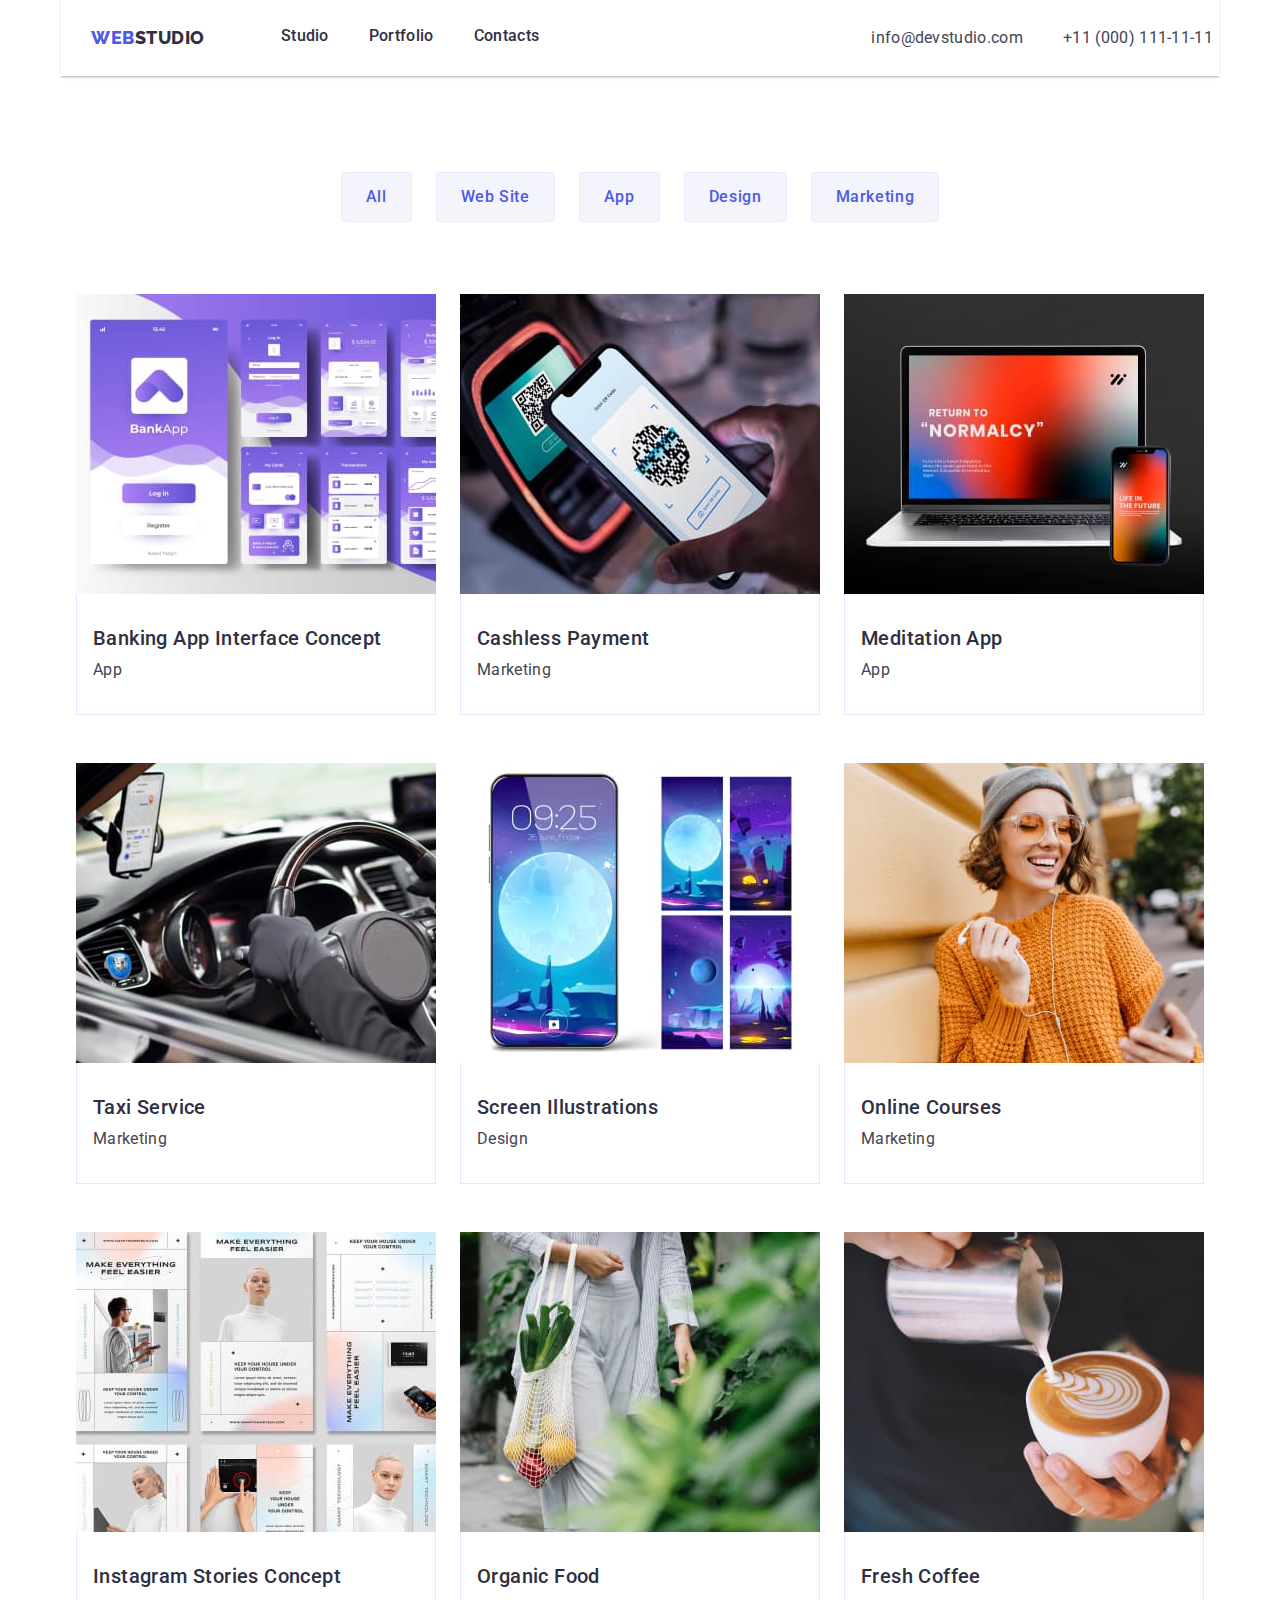
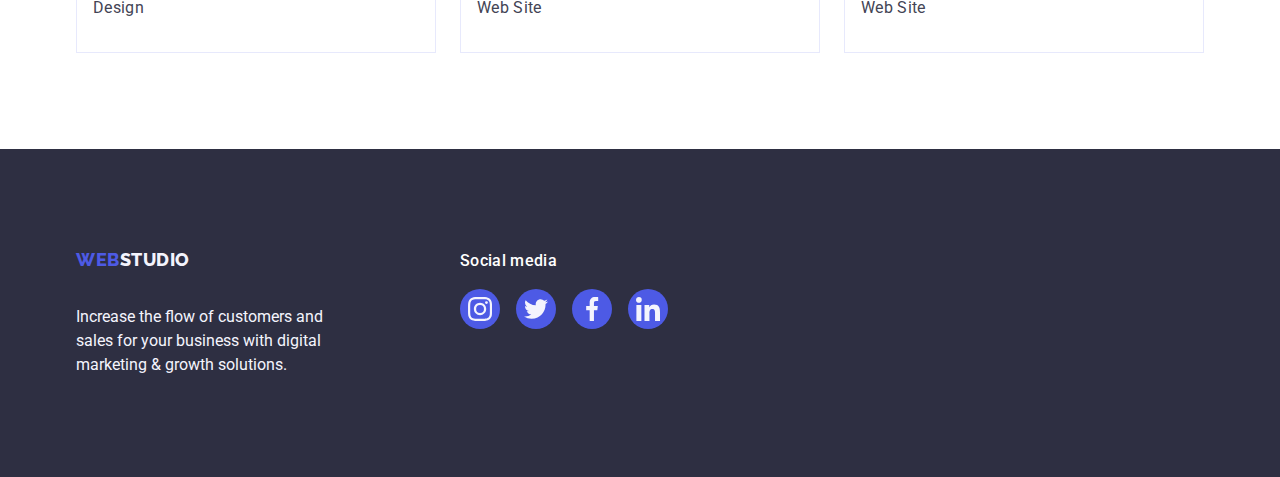
==== portfolio.html @ 6288c5aa "Initial commit" ====
<!DOCTYPE html>
<html lang="en">

<head>
    <meta charset="UTF-8">
    <meta http-equiv="X-UA-Compatible" content="IE=edge">
    <meta name="viewport" content="width=device-width, initial-scale=1.0">
    <title>Document</title>
    <link rel="preconnect" href="https://fonts.googleapis.com">
    <link rel="preconnect" href="https://fonts.gstatic.com" crossorigin>
    <link
        href="https://fonts.googleapis.com/css2?family=Raleway:wght@800&family=Roboto:wght@400;500;700;900&display=swap"
        rel="stylesheet">
    <link rel="stylesheet"
        href="https://cdnjs.cloudflare.com/ajax/libs/modern-normalize/1.1.0/modern-normalize.min.css" />
    <link rel="stylesheet" href="./css/style.css">
</head>

<body>
    <header class="header container">
        <div class="container head-flex">
            <nav class="list nav">
                <a class="link head-link" href="./index.html">Web<span class="span-logo">Studio</span></a>
                <ul class="list head-list">
                    <li class="nav-link"><a class="link header-line" href="./index.html">Studio</a></li>
                    <li class="nav-link"><a class="link header-line" href="./portfolio.html">Portfolio</a></li>
                    <li class="nav-link"><a class="link header-line" href="">Contacts</a></li>
                </ul>
            </nav>
            <address class="header-adress">
                <ul class="list adress-list">
                    <li class="nav-link"><a class="adress-link link"
                            href="mailto:info@devstudio.com">info@devstudio.com</a>
                    </li>
                    <li class="nav-link"><a class="adress-link link" href="tel:+110001111111">+11 (000)
                            111-11-11</a>
                    </li>
                </ul>
            </address>
        </div>
    </header>
    <main>
        <section class="portfolio ">
            <div class="container">
                <h1 class="portfolio-header visually-hidden">Portfolio</h1>
                <ul class="list button-list">
                    <li class="link button-link"><button class="portfolio-button" type="button">All</button></li>
                    <li class="link button-link"><button class="portfolio-button" type="button">Web Site</button></li>
                    <li class="link button-link"><button class="portfolio-button" type="button">App</button></li>
                    <li class="link button-link"><button class="portfolio-button" type="button">Design</button></li>
                    <li class="link button-link"><button class="portfolio-button" type="button">Marketing</button></li>
                </ul>


                <ul class="list ul-port-list">
                    <li class="link portfolio-lists">
                        <a class="link port-link" href="">
                            <img class="portfolio-img" src="./images/portfolio/img-1.jpg"
                                alt="Banking App Interface Concept" width="360" height="300">
                            <div class="pogr-prod-cards">
                                <h2 class="list-header-port">Banking App Interface Concept</h2>
                                <p class="list-paragraph-port">App</p>
                            </div>
                        </a>
                    </li>
                    <li class="link portfolio-lists">
                        <a class="link port-link" href="">
                            <img class="portfolio-img" src="./images/portfolio/img-2.jpg" alt="Cashless Payment"
                                width="360" height="300">
                            <div class="pogr-prod-cards">
                                <h2 class="list-header-port">Cashless Payment</h2>
                                <p class="list-paragraph-port">Marketing</p>
                            </div>
                        </a>
                    </li>
                    <li class="link portfolio-lists">
                        <a class="link port-link" href="">
                            <img class="portfolio-img" src="./images/portfolio/img-3.jpg" alt="Meditation App"
                                width="360" height="300">
                            <div class="pogr-prod-cards">
                                <h2 class="list-header-port">Meditation App</h2>
                                <p class="list-paragraph-port">App</p>
                            </div>
                        </a>
                    </li>
                    <li class="link portfolio-lists">
                        <a class="link port-link" href="">
                            <img class="portfolio-img" src="./images/portfolio/img-4.jpg" alt="Taxi Service" width="360"
                                height="300">
                            <div class="pogr-prod-cards">
                                <h2 class="list-header-port">Taxi Service</h2>
                                <p class="list-paragraph-port">Marketing</p>
                            </div>
                        </a>
                    </li>
                    <li class="link portfolio-lists">
                        <a class="link port-link" href="">
                            <img class="portfolio-img" src="./images/portfolio/img-5.jpg" alt="Screen Illustrations"
                                width="360" height="300">
                            <div class="pogr-prod-cards">
                                <h2 class="list-header-port">Screen Illustrations</h2>
                                <p class="list-paragraph-port">Design</p>
                            </div>
                        </a>
                    </li>
                    <li class="link portfolio-lists">
                        <a class="link port-link" href="">
                            <img class="portfolio-img" src="./images/portfolio/img-6.jpg" alt="Online Courses"
                                width="360" height="300">
                            <div class="pogr-prod-cards">
                                <h2 class="list-header-port">Online Courses</h2>
                                <p class="list-paragraph-port">Marketing</p>
                            </div>
                        </a>
                    </li>
                    <li class="link portfolio-lists">
                        <a class="link port-link" href="">
                            <img class="portfolio-img" src="./images/portfolio/img-7.jpg"
                                alt="Instagram Stories Concept" width="360" height="300">
                            <div class="pogr-prod-cards">
                                <h2 class="list-header-port">Instagram Stories Concept</h2>
                                <p class="list-paragraph-port">Design</p>
                            </div>
                        </a>
                    </li>
                    <li class="link portfolio-lists">
                        <a class="link port-link" href="">
                            <img class="portfolio-img" src="./images/portfolio/img-8.jpg" alt="Organic Food" width="360"
                                height="300">
                            <div class="pogr-prod-cards">
                                <h2 class="list-header-port">Organic Food</h2>
                                <p class="list-paragraph-port">Web Site</p>
                            </div>
                        </a>
                    </li>
                    <li class="link portfolio-lists">
                        <a class="link port-link" href="">
                            <img class="portfolio-img" src="./images/portfolio/cofe.jpg" alt="Fresh Coffee" width="360"
                                height="300">
                            <div class="pogr-prod-cards">
                                <h2 class="list-header-port">Fresh Coffee</h2>
                                <p class="list-paragraph-port">Web Site</p>
                            </div>
                        </a>
                    </li>
                </ul>
            </div>
        </section>
    </main>
    <footer class="footer">
        <div class="container footer-container">
            <div class="fotter-paragraph">
                <a class="link footer-link container" href="./index.html">Web<span class="span-logo">Studio</span></a>
                <p class="fotter-paragraph container">Increase the flow of customers and sales for your business with
                    digital marketing &
                    growth solutions.</p>

            </div>
            <div>
                <p class="footer-social">Social media</p>
                <ul class="social-footer">
                    <li class="list footer-link">
                        <a class="footer-icons link" href="">
                            <svg class="footer-team-icons" width="24px" height="24px">
                                <use href="./images/icon.svg#instagram-2">
                                </use>
                            </svg>
                        </a>
                    </li>
                    <li class="list footer-link">
                        <a class="footer-icons link" href="">
                            <svg class="footer-team-icons" width="24px" height="24px">
                                <use href="./images/icon.svg#twitter-1">
                                </use>
                            </svg>
                        </a>
                    </li>
                    <li class="list footer-link">
                        <a class="footer-icons link" href="">
                            <svg class="footer-team-icons" width="24px" height="24px">
                                <use href="./images/icon.svg#facebook-1">
                                </use>
                            </svg>
                        </a>
                    </li>
                    <li class="list footer-link">
                        <a class="footer-icons link" href="">
                            <svg class="footer-team-icons" width="24px" height="24px">
                                <use href="./images/icon.svg#linkedin-1">
                                </use>
                            </svg>
                        </a>
                    </li>
                </ul>
            </div>
        </div>
    </footer>
</body>

</html>
---- css/style.css ----
:root {
    --color: #2e2f42;
    --background-color-bat-port: #F4F4FD;
    --color-batton: #4d5ae5;
    --color-adress: #434455;
    --background-color: #FFFFFF;
    --body-text-cl: #434455;
    --batton-text-cl: #FFFFFF;
    --batton-active: #404BBF;
    --backgr-main-sect: #2E2F42;
    --backgr-team: #f4f4fd;
    --backgr-footer: #2E2F42;
    --span-cl: #2e2f42;
    --span-footer-cl: #f4f4fd;
    --header-cl: #FFFFFF;
}

h1,
h2,
h3,
h4,
h5,
h6,
p,
ul {
    margin: 0 auto;
    padding: 0;
}


img {
    display: block;
    width: 100%;
    height: auto;
}


body {
    font-family: Roboto, sans-serif;
    color: var(--body-text-cl);
    font-size: 16px;
    background-color: var(--background-color);

}

.visually-hidden {
    position: absolute;
    width: 1px;
    height: 1px;
    margin: -1px;
    border: 0;
    padding: 0;
    white-space: nowrap;
    clip-path: inset(100%);
    clip: rect(0 0 0 0);
    overflow: hidden;
}

.container {
    width: 1158px;
    padding: 0 15px;
    margin: 0 auto;
}

.header {

    box-shadow: 0px 2px 1px rgba(46, 47, 66, 0.08), 0px 1px 1px rgba(46, 47, 66, 0.16), 0px 1px 6px rgba(46, 47, 66, 0.08);
}

.head-flex {
    display: flex;
    align-items: center
}

.nav {
    display: flex;
    align-items: center;
}

.head-link {
    display: flex;
    align-items: center;
    margin-right: 76px;

    color: var(--color-batton);
    font-family: "Raleway", sans-serif;
    font-weight: 800;
    font-size: 18px;
    line-height: 1.17;
    letter-spacing: 0.03em;
    text-transform: uppercase;
    text-decoration: none;
}

.head-list {
    display: flex;
    gap: 40px;
}

.adress-list {
    display: flex;
    gap: 40px;
    margin-left: 332px;

}

.header-adress {
    align-items: center;
}


.button {
    display: block;
    min-width: 169px;
    height: 56px;
    border: none;
    flex-direction: row;
    margin-right: auto;
    margin-left: auto;
    margin-top: 48px;


    color: var(--background-color);
    background-color: var(--color-batton);
    cursor: pointer;
    font-family: "Roboto", sans-serif;
    font-weight: 500;
    font-size: 16px;
    line-height: 1.5;
    letter-spacing: 0.04em;
    box-shadow: 0px 4px 4px rgba(0, 0, 0, 0.15);
    border-radius: 4px;
}



.button-list {
    display: flex;
    justify-content: center;
    gap: 24px;
    margin-bottom: 72px;
}

.portfolio {
    padding: 96px 0;
}

.portfolio-button {
    display: flex;
    flex-direction: row;
    justify-content: center;
    align-items: center;
    padding: 12px 24px;


    color: var(--color-batton);
    background-color: var(--background-color-bat-port);
    cursor: pointer;
    font-family: "Roboto", sans-serif;
    font-weight: 500;
    font-size: 16px;
    line-height: 1.5;
    letter-spacing: 0.04em;
    border: 1px solid #E7E9FC;
    border-radius: 4px;

}

.ul-port-list {
    display: flex;
    flex-wrap: wrap;
    column-gap: 24px;
    row-gap: 48px;
}

.port-link {
    display: block;
}

.port-link:hover,
.port-link:focus {
    box-shadow: 0px 1px 6px rgba(46, 47, 66, 0.08),
        0px 1px 1px rgba(46, 47, 66, 0.16),
        0px 2px 1px rgba(46, 47, 66, 0.08);

}

.portfolio-lists {
    width: calc((100% - 48px) / 3);
}


.button:hover,
.button:focus {
    background-color: var(--batton-active);
}

.portfolio-button:hover,
.portfolio-button:focus {
    background-color: var(--batton-active);
    color: var(--batton-text-cl);
    box-shadow: 0px 3px 1px rgba(0, 0, 0, 0.1),
        0px 2px 1px rgba(0, 0, 0, 0.08),
        0px 2px 2px rgba(0, 0, 0, 0.12);
    border-radius: 4px;
    border-color: var(--background-color);
}

.header-line:hover::after,
.header-line:focus::after {
    color: var(--batton-active);
    content: "";
    margin-top: 0;
    width: 100%;
    height: 4px;
    background: var(--batton-active);
    border-radius: 2px;
}

.header-line:hover,
.header-line:focus {
    color: var(--batton-active);
}

.adress-link:hover,
.adress-link:focus {
    color: var(--batton-active);
}

/*backgraund-color on sections*/

.main-section-bus {
    max-width: 1440px;
    margin: 0 auto;
    /* background-color: var(--backgr-main-sect); */
    background-image: linear-gradient(rgba(46, 47, 66, 0.7), rgba(46, 47, 66, 0.7)),
        url(../images/people1.jpg);
    background-position: center;
    background-size: cover;
    background-repeat: no-repeat;
    padding: 188px 0;
}

.main-icons {
    display: flex;
    justify-content: center;
    align-items: center;
    height: 112px;
    background: var(--background-color-bat-port);
    border-radius: 4px;
    margin-bottom: 8px;
}




.main-header {
    max-width: 496px;
    font-size: 56px;
    color: var(--header-cl);
    line-height: 1.07;
    text-align: center;
    letter-spacing: 0.02em;
}

.main-section {
    padding: 120px 0;
}

.main-section-img {
    padding-bottom: 120px;
}

.main-section-team {
    padding: 120px 0;
    background-color: var(--backgr-team);
}

.footer {
    background-color: var(--backgr-footer);
    padding: 100px 0;
}

.footer-container {
    display: flex;
    align-items: baseline;
    gap: 120px;
}

.footer-link {
    width: 40px;
    height: 40px;
}

.footer-social {
    margin-bottom: 16px;

    font-style: normal;
    font-weight: 500;
    font-size: 16px;
    line-height: 24px;
    letter-spacing: 0.02em;
    color: var(--header-cl);
}


/*text size, color*/


.head-link span {
    color: var(--span-cl);
    font-family: "Raleway", sans-serif;
    font-weight: 800;
    font-size: 18px;
    line-height: 1.17;
    letter-spacing: 0.03em;
    text-transform: uppercase;
    text-decoration: none;
}

.footer-link {
    display: inline-block;
    margin-bottom: 16px;

    color: var(--color-batton);
    font-family: "Raleway", sans-serif;
    font-weight: 800;
    font-size: 18px;
    line-height: 1.17;
    letter-spacing: 0.03em;
    text-transform: uppercase;
    text-decoration: none;
}

.footer-link span {
    color: var(--span-footer-cl);
    font-family: "Raleway", sans-serif;
    font-weight: 800;
    font-size: 18px;
    line-height: 1.17;
    letter-spacing: 0.03em;
    text-transform: uppercase;
    text-decoration: none;
}

.fotter-paragraph {
    max-width: 264px;
    line-height: 24px;
    padding: 0;
}

.link.footer-link.container {
    padding: 0;
}

.list {
    list-style: none;

}

.span-logo {
    color: var(--span-cl);
    text-decoration: none;
}

.header-line {
    display: flex;
    flex-wrap: wrap;
    padding: 24px 0;

    font-weight: 500;
    font-size: 16px;
    line-height: 1.5;
    letter-spacing: 0.02em;
    color: var(--color);
    list-style: none;
}

.header-line::after,
.header-line::after {
    color: var(--background-color);
    content: "";
    margin-top: 0;
    width: 100%;
    height: 4px;
    background: var(--background-color);
    border-radius: 2px;
}


.header-adress {
    display: flex;
    font-style: normal;
}

.adress-link {
    font-size: 16px;
    line-height: 1.5;
    letter-spacing: 0.02em;
    color: var(--color-adress);
}

.link {
    text-decoration: none;
}


.main-list {
    display: flex;
    gap: 24px;
}

.main-line {
    width: calc((100% - 72px) / 4);
}



.fotter-paragraph {
    font-size: 16px;
    color: var(--backgr-team);
    margin: 0;
}

.list-header {
    display: block;
    margin-bottom: 8px;

    font-weight: 500;
    font-size: 20px;
    line-height: 1.2;
    letter-spacing: 0.02em;
    color: var(--color);
}

.list-paragraph {
    width: 264px;
    display: block;


    font-size: 16px;
    line-height: 1.5;
    letter-spacing: 0.02em;
    color: var(--color-adress);
}

.list-paragraph-team {
    display: block;
    margin-bottom: 8px;

    font-size: 16px;
    line-height: 1.5;
    letter-spacing: 0.02em;
    color: var(--color-adress);
    text-align: center;
}

.pogr-prod-cards {
    padding: 32px 16px;
    border: 1px solid #e7e9fc;
    border-top: none;
}


.list-header-port {
    display: block;
    margin-bottom: 8px;

    font-weight: 500;
    font-size: 20px;
    line-height: 1.2;
    letter-spacing: 0.02em;
    color: var(--color);
}

.list-paragraph-port {
    display: block;

    font-size: 16px;
    line-height: 1.5;
    letter-spacing: 0.02em;
    color: var(--color-adress);
}

.main-header-doing {
    margin-bottom: 72px;

    font-size: 36px;
    line-height: 1.11;
    text-align: center;
    letter-spacing: 0.02em;
    text-transform: capitalize;
    color: var(--color);
}

.header-doing-list {
    display: flex;
    gap: 24px;
}

.header-doing-link {
    display: flex;
    flex-basis: calc((100% - 48px)/3);
}

.main-header-team {
    margin-bottom: 72px;

    font-size: 36px;
    line-height: 1.11;
    text-align: center;
    letter-spacing: 0.02em;
    text-transform: capitalize;
    color: var(--color);

}

.ul-team-list {
    display: flex;
    gap: 24px;

}

.team-cards {
    padding: 32px 0;
}

.team-list {
    width: calc((100% - 72px) / 4);
    background-color: var(--background-color);
    box-shadow: 0px 1px 6px rgba(46, 47, 66, 0.08), 0px 1px 1px rgba(46, 47, 66, 0.16), 0px 2px 1px rgba(46, 47, 66, 0.08);
    border-radius: 0px 0px 4px 4px;
}

.list-header-team {
    display: block;
    margin-bottom: 8px;

    font-weight: 500;
    font-size: 20px;
    line-height: 1.2;
    letter-spacing: 0.02em;
    color: var(--color);
    text-align: center;

}

.social {
    display: flex;
    justify-content: center;
    gap: 24px;
}

.social-footer {
    display: flex;
    justify-content: center;
    gap: 16px;
}

.social-list {
    width: 40px;
    height: 40px;
}

.team-icons {
    display: flex;
    justify-content: center;
    align-items: center;
    width: 100%;
    height: 100%;
    background-color: #4D5AE5;
    border-radius: 50%;
}

.team-icons:hover,
.team-icons:focus {
    background-color: #404bbf
}

.team-icons-svg {
    fill: #F4F4FD;
}



.footer-icons {
    display: flex;
    align-items: center;
    justify-content: center;

    width: 100%;
    height: 100%;
    background-color: var(--color-batton);
    border-radius: 50%;
}

.footer-icons:hover,
.footer-icons:focus {
    background-color: #31d0aa;
}

.footer-team-icons {
    fill: #F4F4FD;
}

.castomers-container {
    padding: 120px 0;
}

.castomers-list {
    display: flex;
    gap: 24px;
}

.castomers-header {
    margin-bottom: 72px;

    font-style: normal;
    font-weight: 700;
    font-size: 36px;
    line-height: 1.1;
    text-align: center;
    letter-spacing: 0.02em;
    text-transform: capitalize;
    color: var(--color);
}

.castomers-list-icons {
    width: calc((100%-24*5)/6);
    height: 88px;
}

.castovers-icon {
    display: flex;
    justify-content: center;
    align-items: center;
    width: 100%;
    height: 100%;
    border: 1px solid #8E8F99;
    border-radius: 4px;
    color: #8e8f99;
}

.castovers-icon:hover,
.castovers-icon:focus {
    border-color: var(--batton-active);
    color: var(--batton-active);
}

.castomer-icons-svg {
    fill: currentColor;
}
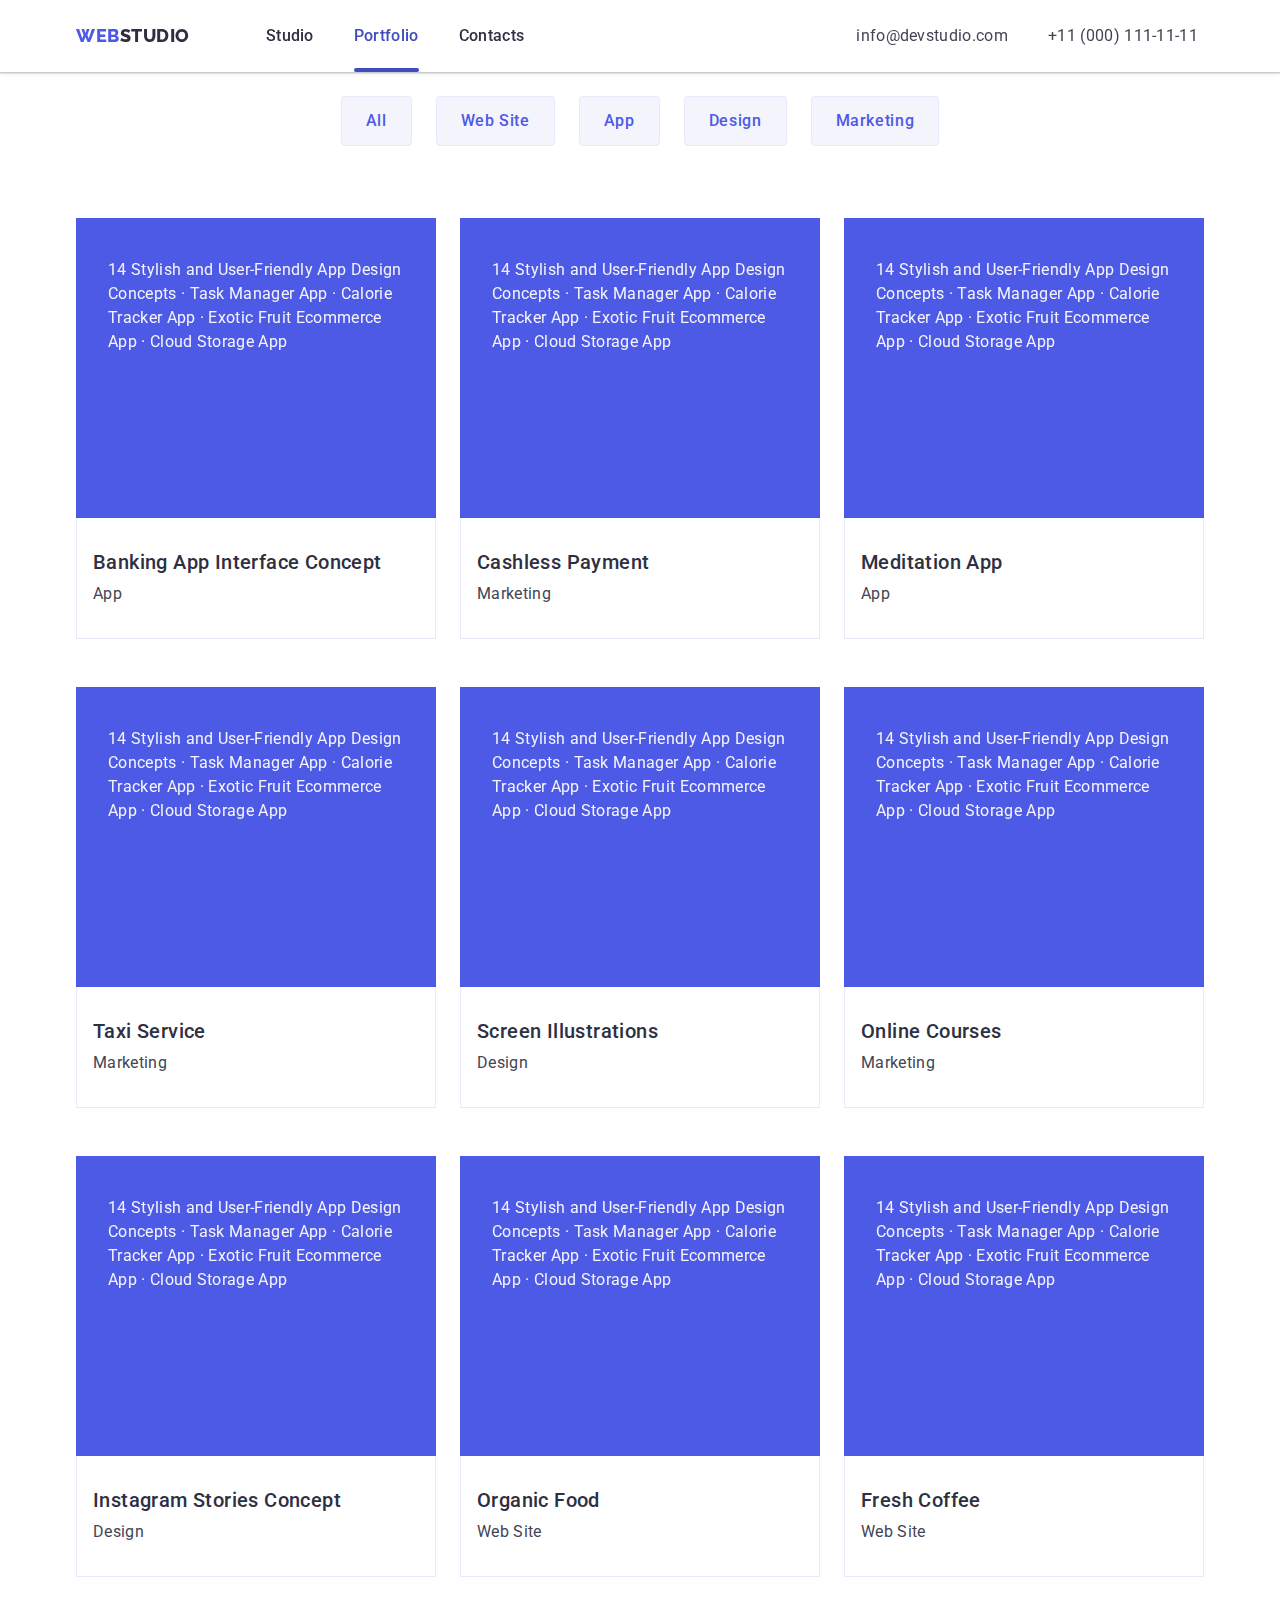
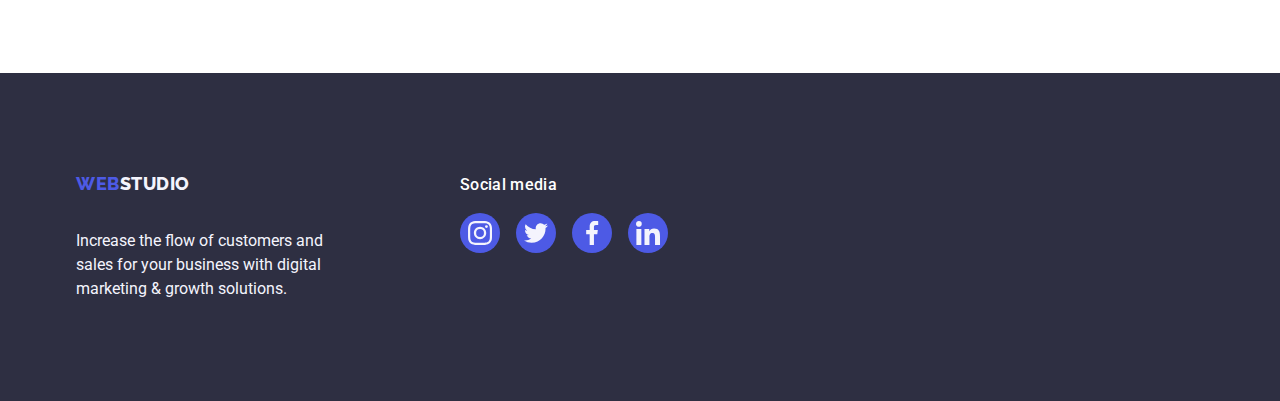
==== commit ced9b42d: "19.04" ====
--- a/portfolio.html
+++ b/portfolio.html
@@ -23,7 +23,7 @@
                 <a class="link head-link" href="./index.html">Web<span class="span-logo">Studio</span></a>
                 <ul class="list head-list">
                     <li class="nav-link"><a class="link header-line" href="./index.html">Studio</a></li>
-                    <li class="nav-link"><a class="link header-line" href="./portfolio.html">Portfolio</a></li>
+                    <li class="nav-link"><a class="link header-line current" href="./portfolio.html">Portfolio</a></li>
                     <li class="nav-link"><a class="link header-line" href="">Contacts</a></li>
                 </ul>
             </nav>
@@ -55,8 +55,14 @@
                 <ul class="list ul-port-list">
                     <li class="link portfolio-lists">
                         <a class="link port-link" href="">
-                            <img class="portfolio-img" src="./images/portfolio/img-1.jpg"
-                                alt="Banking App Interface Concept" width="360" height="300">
+                            <div class="portfolio-img-animation">
+                                <img class="portfolio-img" src="./images/portfolio/img-1.jpg"
+                                    alt="Banking App Interface Concept" width="360" height="300">
+                                <p class="pogr-par-img">14 Stylish and User-Friendly App Design Concepts · Task Manager
+                                    App
+                                    · Calorie Tracker App · Exotic Fruit Ecommerce App ·
+                                    Cloud Storage App</p>
+                            </div>
                             <div class="pogr-prod-cards">
                                 <h2 class="list-header-port">Banking App Interface Concept</h2>
                                 <p class="list-paragraph-port">App</p>
@@ -65,8 +71,15 @@
                     </li>
                     <li class="link portfolio-lists">
                         <a class="link port-link" href="">
-                            <img class="portfolio-img" src="./images/portfolio/img-2.jpg" alt="Cashless Payment"
-                                width="360" height="300">
+                            <div class="portfolio-img-animation">
+                                <img class="portfolio-img" src="./images/portfolio/img-2.jpg" alt="Cashless Payment"
+                                    width="360" height="300">
+                                <p class="pogr-par-img">14 Stylish and User-Friendly App Design Concepts · Task Manager
+                                    App
+                                    · Calorie Tracker App ·
+                                    Exotic Fruit Ecommerce App ·
+                                    Cloud Storage App</p>
+                            </div>
                             <div class="pogr-prod-cards">
                                 <h2 class="list-header-port">Cashless Payment</h2>
                                 <p class="list-paragraph-port">Marketing</p>
@@ -75,8 +88,15 @@
                     </li>
                     <li class="link portfolio-lists">
                         <a class="link port-link" href="">
-                            <img class="portfolio-img" src="./images/portfolio/img-3.jpg" alt="Meditation App"
-                                width="360" height="300">
+                            <div class="portfolio-img-animation">
+                                <img class="portfolio-img" src="./images/portfolio/img-3.jpg" alt="Meditation App"
+                                    width="360" height="300">
+                                <p class="pogr-par-img">14 Stylish and User-Friendly App Design Concepts · Task Manager
+                                    App
+                                    · Calorie Tracker App ·
+                                    Exotic Fruit Ecommerce App ·
+                                    Cloud Storage App</p>
+                            </div>
                             <div class="pogr-prod-cards">
                                 <h2 class="list-header-port">Meditation App</h2>
                                 <p class="list-paragraph-port">App</p>
@@ -85,8 +105,15 @@
                     </li>
                     <li class="link portfolio-lists">
                         <a class="link port-link" href="">
-                            <img class="portfolio-img" src="./images/portfolio/img-4.jpg" alt="Taxi Service" width="360"
-                                height="300">
+                            <div class="portfolio-img-animation">
+                                <img class="portfolio-img" src="./images/portfolio/img-4.jpg" alt="Taxi Service"
+                                    width="360" height="300">
+                                <p class="pogr-par-img">14 Stylish and User-Friendly App Design Concepts · Task Manager
+                                    App
+                                    · Calorie Tracker App ·
+                                    Exotic Fruit Ecommerce App ·
+                                    Cloud Storage App</p>
+                            </div>
                             <div class="pogr-prod-cards">
                                 <h2 class="list-header-port">Taxi Service</h2>
                                 <p class="list-paragraph-port">Marketing</p>
@@ -95,8 +122,15 @@
                     </li>
                     <li class="link portfolio-lists">
                         <a class="link port-link" href="">
-                            <img class="portfolio-img" src="./images/portfolio/img-5.jpg" alt="Screen Illustrations"
-                                width="360" height="300">
+                            <div class="portfolio-img-animation">
+                                <img class="portfolio-img" src="./images/portfolio/img-5.jpg" alt="Screen Illustrations"
+                                    width="360" height="300">
+                                <p class="pogr-par-img">14 Stylish and User-Friendly App Design Concepts · Task Manager
+                                    App
+                                    · Calorie Tracker App ·
+                                    Exotic Fruit Ecommerce App ·
+                                    Cloud Storage App</p>
+                            </div>
                             <div class="pogr-prod-cards">
                                 <h2 class="list-header-port">Screen Illustrations</h2>
                                 <p class="list-paragraph-port">Design</p>
@@ -105,8 +139,15 @@
                     </li>
                     <li class="link portfolio-lists">
                         <a class="link port-link" href="">
-                            <img class="portfolio-img" src="./images/portfolio/img-6.jpg" alt="Online Courses"
-                                width="360" height="300">
+                            <div class="portfolio-img-animation">
+                                <img class="portfolio-img" src="./images/portfolio/img-6.jpg" alt="Online Courses"
+                                    width="360" height="300">
+                                <p class="pogr-par-img">14 Stylish and User-Friendly App Design Concepts · Task Manager
+                                    App
+                                    · Calorie Tracker App ·
+                                    Exotic Fruit Ecommerce App ·
+                                    Cloud Storage App</p>
+                            </div>
                             <div class="pogr-prod-cards">
                                 <h2 class="list-header-port">Online Courses</h2>
                                 <p class="list-paragraph-port">Marketing</p>
@@ -115,8 +156,15 @@
                     </li>
                     <li class="link portfolio-lists">
                         <a class="link port-link" href="">
-                            <img class="portfolio-img" src="./images/portfolio/img-7.jpg"
-                                alt="Instagram Stories Concept" width="360" height="300">
+                            <div class="portfolio-img-animation">
+                                <img class="portfolio-img" src="./images/portfolio/img-7.jpg"
+                                    alt="Instagram Stories Concept" width="360" height="300">
+                                <p class="pogr-par-img">14 Stylish and User-Friendly App Design Concepts · Task Manager
+                                    App
+                                    · Calorie Tracker App ·
+                                    Exotic Fruit Ecommerce App ·
+                                    Cloud Storage App</p>
+                            </div>
                             <div class="pogr-prod-cards">
                                 <h2 class="list-header-port">Instagram Stories Concept</h2>
                                 <p class="list-paragraph-port">Design</p>
@@ -125,8 +173,15 @@
                     </li>
                     <li class="link portfolio-lists">
                         <a class="link port-link" href="">
-                            <img class="portfolio-img" src="./images/portfolio/img-8.jpg" alt="Organic Food" width="360"
-                                height="300">
+                            <div class="portfolio-img-animation">
+                                <img class="portfolio-img" src="./images/portfolio/img-8.jpg" alt="Organic Food"
+                                    width="360" height="300">
+                                <p class="pogr-par-img">14 Stylish and User-Friendly App Design Concepts · Task Manager
+                                    App
+                                    · Calorie Tracker App ·
+                                    Exotic Fruit Ecommerce App ·
+                                    Cloud Storage App</p>
+                            </div>
                             <div class="pogr-prod-cards">
                                 <h2 class="list-header-port">Organic Food</h2>
                                 <p class="list-paragraph-port">Web Site</p>
@@ -135,8 +190,15 @@
                     </li>
                     <li class="link portfolio-lists">
                         <a class="link port-link" href="">
-                            <img class="portfolio-img" src="./images/portfolio/cofe.jpg" alt="Fresh Coffee" width="360"
-                                height="300">
+                            <div class="portfolio-img-animation">
+                                <img class="portfolio-img" src="./images/portfolio/cofe.jpg" alt="Fresh Coffee"
+                                    width="360" height="300">
+                                <p class="pogr-par-img">14 Stylish and User-Friendly App Design Concepts · Task Manager
+                                    App
+                                    · Calorie Tracker App ·
+                                    Exotic Fruit Ecommerce App ·
+                                    Cloud Storage App</p>
+                            </div>
                             <div class="pogr-prod-cards">
                                 <h2 class="list-header-port">Fresh Coffee</h2>
                                 <p class="list-paragraph-port">Web Site</p>
--- a/css/style.css
+++ b/css/style.css
@@ -13,6 +13,9 @@
     --span-cl: #2e2f42;
     --span-footer-cl: #f4f4fd;
     --header-cl: #FFFFFF;
+
+    --z-index-modal: 10;
+    --z-index-modal-close: 20;
 }
 
 h1,
@@ -62,8 +65,24 @@
     margin: 0 auto;
 }
 
+.list {
+    list-style: none;
+
+}
+
+.link {
+    text-decoration: none;
+}
+
+/**
+  |============================
+  | header
+  |============================
+*/
 .header {
-
+    position: fixed;
+    top: 0;
+    width: 100%;
     box-shadow: 0px 2px 1px rgba(46, 47, 66, 0.08), 0px 1px 1px rgba(46, 47, 66, 0.16), 0px 1px 6px rgba(46, 47, 66, 0.08);
 }
 
@@ -92,6 +111,12 @@
     text-decoration: none;
 }
 
+.header-adress {
+    display: flex;
+    font-style: normal;
+    align-items: center;
+}
+
 .head-list {
     display: flex;
     gap: 40px;
@@ -101,134 +126,79 @@
     display: flex;
     gap: 40px;
     margin-left: 332px;
-
-}
-
-.header-adress {
-    align-items: center;
-}
-
-
-.button {
-    display: block;
-    min-width: 169px;
-    height: 56px;
-    border: none;
-    flex-direction: row;
-    margin-right: auto;
-    margin-left: auto;
-    margin-top: 48px;
-
-
-    color: var(--background-color);
-    background-color: var(--color-batton);
-    cursor: pointer;
-    font-family: "Roboto", sans-serif;
+}
+
+.adress-link {
+    font-size: 16px;
+    line-height: 1.5;
+    letter-spacing: 0.02em;
+    color: var(--color-adress);
+}
+
+.header-line:hover,
+.header-line:focus {
+    color: var(--batton-active);
+}
+
+.adress-link:hover,
+.adress-link:focus {
+    color: var(--batton-active);
+}
+
+.head-link span {
+    color: var(--span-cl);
+    font-family: "Raleway", sans-serif;
+    font-weight: 800;
+    font-size: 18px;
+    line-height: 1.17;
+    letter-spacing: 0.03em;
+    text-transform: uppercase;
+    text-decoration: none;
+}
+
+.header-line {
+    position: relative;
+    display: flex;
+    flex-wrap: wrap;
+    padding: 24px 0;
+
     font-weight: 500;
     font-size: 16px;
     line-height: 1.5;
-    letter-spacing: 0.04em;
-    box-shadow: 0px 4px 4px rgba(0, 0, 0, 0.15);
-    border-radius: 4px;
-}
-
-
-
-.button-list {
-    display: flex;
-    justify-content: center;
-    gap: 24px;
-    margin-bottom: 72px;
-}
-
-.portfolio {
-    padding: 96px 0;
-}
-
-.portfolio-button {
-    display: flex;
-    flex-direction: row;
-    justify-content: center;
-    align-items: center;
-    padding: 12px 24px;
-
-
-    color: var(--color-batton);
-    background-color: var(--background-color-bat-port);
-    cursor: pointer;
-    font-family: "Roboto", sans-serif;
-    font-weight: 500;
-    font-size: 16px;
-    line-height: 1.5;
-    letter-spacing: 0.04em;
-    border: 1px solid #E7E9FC;
-    border-radius: 4px;
-
-}
-
-.ul-port-list {
-    display: flex;
-    flex-wrap: wrap;
-    column-gap: 24px;
-    row-gap: 48px;
-}
-
-.port-link {
-    display: block;
-}
-
-.port-link:hover,
-.port-link:focus {
-    box-shadow: 0px 1px 6px rgba(46, 47, 66, 0.08),
-        0px 1px 1px rgba(46, 47, 66, 0.16),
-        0px 2px 1px rgba(46, 47, 66, 0.08);
-
-}
-
-.portfolio-lists {
-    width: calc((100% - 48px) / 3);
-}
-
-
-.button:hover,
-.button:focus {
-    background-color: var(--batton-active);
-}
-
-.portfolio-button:hover,
-.portfolio-button:focus {
-    background-color: var(--batton-active);
-    color: var(--batton-text-cl);
-    box-shadow: 0px 3px 1px rgba(0, 0, 0, 0.1),
-        0px 2px 1px rgba(0, 0, 0, 0.08),
-        0px 2px 2px rgba(0, 0, 0, 0.12);
-    border-radius: 4px;
-    border-color: var(--background-color);
-}
-
-.header-line:hover::after,
-.header-line:focus::after {
-    color: var(--batton-active);
+    letter-spacing: 0.02em;
+    color: var(--color);
+    list-style: none;
+}
+
+.header-line::after {
+    display: block;
+    position: absolute;
+    bottom: 0;
+    left: 0;
+
     content: "";
     margin-top: 0;
     width: 100%;
     height: 4px;
-    background: var(--batton-active);
     border-radius: 2px;
-}
-
-.header-line:hover,
-.header-line:focus {
+
+}
+
+.header-line.current {
     color: var(--batton-active);
 }
 
-.adress-link:hover,
-.adress-link:focus {
-    color: var(--batton-active);
-}
-
-/*backgraund-color on sections*/
-
+.header-line.current::after,
+.header-line:hover::after,
+.header-line:focus::after {
+    background-color: var(--batton-active);
+}
+
+/**
+  |============================
+  | main section bus
+  |============================
+*/
 .main-section-bus {
     max-width: 1440px;
     margin: 0 auto;
@@ -241,19 +211,6 @@
     padding: 188px 0;
 }
 
-.main-icons {
-    display: flex;
-    justify-content: center;
-    align-items: center;
-    height: 112px;
-    background: var(--background-color-bat-port);
-    border-radius: 4px;
-    margin-bottom: 8px;
-}
-
-
-
-
 .main-header {
     max-width: 496px;
     font-size: 56px;
@@ -263,6 +220,103 @@
     letter-spacing: 0.02em;
 }
 
+.main-icons {
+    display: flex;
+    justify-content: center;
+    align-items: center;
+    height: 112px;
+    background: var(--background-color-bat-port);
+    border-radius: 4px;
+    margin-bottom: 8px;
+}
+
+.button {
+    display: block;
+    min-width: 169px;
+    height: 56px;
+    border: none;
+    flex-direction: row;
+    margin-right: auto;
+    margin-left: auto;
+    margin-top: 48px;
+
+
+    color: var(--background-color);
+    background-color: var(--color-batton);
+    cursor: pointer;
+    font-family: "Roboto", sans-serif;
+    font-weight: 500;
+    font-size: 16px;
+    line-height: 1.5;
+    letter-spacing: 0.04em;
+    box-shadow: 0px 4px 4px rgba(0, 0, 0, 0.15);
+    border-radius: 4px;
+}
+
+.button:hover,
+.button:focus {
+    background-color: var(--batton-active);
+}
+
+/**
+  |============================
+  | Modal
+  |============================
+*/
+.backdrop {
+    position: fixed;
+    top: 0;
+    left: 0;
+    z-index: var(--z-index-modal);
+
+    width: 100%;
+    height: 100%;
+
+    background-color: rgba(46, 47, 66, 0.4);
+
+}
+
+.is-hidden {
+    display: none;
+    visibility: hidden;
+    opacity: 0;
+    pointer-events: none;
+}
+
+.modal {
+    position: absolute;
+    top: 88px;
+    left: calc(50% - 204px);
+
+    width: 408px;
+    min-height: 576px;
+    padding: 24px;
+
+    background: #FCFCFC;
+    box-shadow: 0px 1px 1px rgba(0, 0, 0, 0.14), 0px 1px 3px rgba(0, 0, 0, 0.12), 0px 2px 1px rgba(0, 0, 0, 0.2);
+    border-radius: 4px;
+}
+
+.modal-button {
+    position: absolute;
+    top: 24px;
+    right: 24px;
+    padding: 8px;
+    display: flex;
+    justify-content: center;
+    align-items: center;
+    background: #E7E9FC;
+    border-radius: 50%;
+    border: 1px solid rgba(0, 0, 0, 0.1);
+    cursor: pointer;
+}
+
+/**
+  |============================
+  | main-section Strategy
+  |============================
+*/
+
 .main-section {
     padding: 120px 0;
 }
@@ -271,11 +325,221 @@
     padding-bottom: 120px;
 }
 
+.list-header {
+    display: block;
+    margin-bottom: 8px;
+
+    font-weight: 500;
+    font-size: 20px;
+    line-height: 1.2;
+    letter-spacing: 0.02em;
+    color: var(--color);
+}
+
+.list-paragraph {
+    width: 264px;
+    display: block;
+
+
+    font-size: 16px;
+    line-height: 1.5;
+    letter-spacing: 0.02em;
+    color: var(--color-adress);
+}
+
+
+.main-list {
+    display: flex;
+    gap: 24px;
+}
+
+.main-line {
+    width: calc((100% - 72px) / 4);
+}
+
+/**
+  |============================
+  | Main-section-img
+  |============================
+*/
+.main-header-doing {
+    margin-bottom: 72px;
+
+    font-size: 36px;
+    line-height: 1.11;
+    text-align: center;
+    letter-spacing: 0.02em;
+    text-transform: capitalize;
+    color: var(--color);
+}
+
+.header-doing-list {
+    display: flex;
+    gap: 24px;
+}
+
+.header-doing-link {
+    display: flex;
+    flex-basis: calc((100% - 48px)/3);
+}
+
+/**
+  |============================
+  | main-section-team
+  |============================
+*/
 .main-section-team {
     padding: 120px 0;
     background-color: var(--backgr-team);
 }
 
+.main-header-team {
+    margin-bottom: 72px;
+
+    font-size: 36px;
+    line-height: 1.11;
+    text-align: center;
+    letter-spacing: 0.02em;
+    text-transform: capitalize;
+    color: var(--color);
+}
+
+.ul-team-list {
+    display: flex;
+    gap: 24px;
+
+}
+
+.team-cards {
+    padding: 32px 0;
+}
+
+.team-list {
+    width: calc((100% - 72px) / 4);
+    background-color: var(--background-color);
+    box-shadow: 0px 1px 6px rgba(46, 47, 66, 0.08), 0px 1px 1px rgba(46, 47, 66, 0.16), 0px 2px 1px rgba(46, 47, 66, 0.08);
+    border-radius: 0px 0px 4px 4px;
+}
+
+.list-header-team {
+    display: block;
+    margin-bottom: 8px;
+
+    font-weight: 500;
+    font-size: 20px;
+    line-height: 1.2;
+    letter-spacing: 0.02em;
+    color: var(--color);
+    text-align: center;
+
+}
+
+.list-paragraph-team {
+    display: block;
+    margin-bottom: 8px;
+
+    font-size: 16px;
+    line-height: 1.5;
+    letter-spacing: 0.02em;
+    color: var(--color-adress);
+    text-align: center;
+}
+
+.social {
+    display: flex;
+    justify-content: center;
+    gap: 24px;
+}
+
+.social-footer {
+    display: flex;
+    justify-content: center;
+    gap: 16px;
+}
+
+.social-list {
+    width: 40px;
+    height: 40px;
+}
+
+.team-icons {
+    display: flex;
+    justify-content: center;
+    align-items: center;
+    width: 100%;
+    height: 100%;
+    background-color: #4D5AE5;
+    border-radius: 50%;
+}
+
+.team-icons:hover,
+.team-icons:focus {
+    transition: background-color 500ms cubic-bezier(0.4, 0, 0.2, 1);
+    background-color: #404bbf
+}
+
+.team-icons-svg {
+    fill: #F4F4FD;
+}
+
+/**
+  |============================
+  | Castomers-section
+  |============================
+*/
+.castomers-container {
+    padding: 120px 0;
+}
+
+.castomers-list {
+    display: flex;
+    gap: 24px;
+}
+
+.castomers-header {
+    margin-bottom: 72px;
+
+    font-style: normal;
+    font-weight: 700;
+    font-size: 36px;
+    line-height: 1.1;
+    text-align: center;
+    letter-spacing: 0.02em;
+    text-transform: capitalize;
+    color: var(--color);
+}
+
+.castomers-list-icons {
+    width: calc((100%-24*5)/6);
+    height: 88px;
+}
+
+.castovers-icon {
+    display: flex;
+    justify-content: center;
+    align-items: center;
+    width: 100%;
+    height: 100%;
+    border: 1px solid #8E8F99;
+    border-radius: 4px;
+    color: #8e8f99;
+}
+
+.castovers-icon:hover,
+.castovers-icon:focus {
+    border-color: var(--batton-active);
+    color: var(--batton-active);
+}
+
+.castomer-icons-svg {
+    fill: currentColor;
+}
+
+/**
+  |============================
+  | Footer
+  |============================
+*/
 .footer {
     background-color: var(--backgr-footer);
     padding: 100px 0;
@@ -301,21 +565,6 @@
     line-height: 24px;
     letter-spacing: 0.02em;
     color: var(--header-cl);
-}
-
-
-/*text size, color*/
-
-
-.head-link span {
-    color: var(--span-cl);
-    font-family: "Raleway", sans-serif;
-    font-weight: 800;
-    font-size: 18px;
-    line-height: 1.17;
-    letter-spacing: 0.03em;
-    text-transform: uppercase;
-    text-decoration: none;
 }
 
 .footer-link {
@@ -353,106 +602,129 @@
     padding: 0;
 }
 
-.list {
-    list-style: none;
-
-}
-
 .span-logo {
     color: var(--span-cl);
     text-decoration: none;
 }
 
-.header-line {
-    display: flex;
-    flex-wrap: wrap;
-    padding: 24px 0;
-
-    font-weight: 500;
-    font-size: 16px;
-    line-height: 1.5;
-    letter-spacing: 0.02em;
-    color: var(--color);
-    list-style: none;
-}
-
-.header-line::after,
-.header-line::after {
-    color: var(--background-color);
-    content: "";
-    margin-top: 0;
-    width: 100%;
-    height: 4px;
-    background: var(--background-color);
-    border-radius: 2px;
-}
-
-
-.header-adress {
-    display: flex;
-    font-style: normal;
-}
-
-.adress-link {
-    font-size: 16px;
-    line-height: 1.5;
-    letter-spacing: 0.02em;
-    color: var(--color-adress);
-}
-
-.link {
-    text-decoration: none;
-}
-
-
-.main-list {
-    display: flex;
-    gap: 24px;
-}
-
-.main-line {
-    width: calc((100% - 72px) / 4);
-}
-
-
-
 .fotter-paragraph {
     font-size: 16px;
     color: var(--backgr-team);
     margin: 0;
 }
 
-.list-header {
-    display: block;
-    margin-bottom: 8px;
-
+.footer-icons {
+    display: flex;
+    align-items: center;
+    justify-content: center;
+
+    width: 100%;
+    height: 100%;
+    background-color: var(--color-batton);
+    border-radius: 50%;
+}
+
+.footer-icons:hover,
+.footer-icons:focus {
+    background-color: #31d0aa;
+}
+
+.footer-team-icons {
+    fill: #F4F4FD;
+}
+
+/**
+  |============================
+  | portfolio
+  |============================
+*/
+
+.button-list {
+    display: flex;
+    justify-content: center;
+    gap: 24px;
+    margin-bottom: 72px;
+}
+
+.portfolio {
+    padding: 96px 0;
+}
+
+.portfolio-button {
+    display: flex;
+    flex-direction: row;
+    justify-content: center;
+    align-items: center;
+    padding: 12px 24px;
+
+
+    color: var(--color-batton);
+    background-color: var(--background-color-bat-port);
+    cursor: pointer;
+    font-family: "Roboto", sans-serif;
     font-weight: 500;
-    font-size: 20px;
-    line-height: 1.2;
-    letter-spacing: 0.02em;
-    color: var(--color);
-}
-
-.list-paragraph {
-    width: 264px;
-    display: block;
-
-
     font-size: 16px;
     line-height: 1.5;
-    letter-spacing: 0.02em;
-    color: var(--color-adress);
-}
-
-.list-paragraph-team {
-    display: block;
-    margin-bottom: 8px;
-
-    font-size: 16px;
-    line-height: 1.5;
-    letter-spacing: 0.02em;
-    color: var(--color-adress);
-    text-align: center;
+    letter-spacing: 0.04em;
+    border: 1px solid #E7E9FC;
+    border-radius: 4px;
+
+}
+
+.portfolio-button:hover,
+.portfolio-button:focus {
+    background-color: var(--batton-active);
+    color: var(--batton-text-cl);
+    box-shadow: 0px 3px 1px rgba(0, 0, 0, 0.1),
+        0px 2px 1px rgba(0, 0, 0, 0.08),
+        0px 2px 2px rgba(0, 0, 0, 0.12);
+    border-radius: 4px;
+    border-color: var(--background-color);
+}
+
+.ul-port-list {
+    display: flex;
+    flex-wrap: wrap;
+    column-gap: 24px;
+    row-gap: 48px;
+}
+
+.port-link {
+    display: block;
+}
+
+.port-link:hover,
+.port-link:focus {
+    box-shadow: 0px 1px 6px rgba(46, 47, 66, 0.08),
+        0px 1px 1px rgba(46, 47, 66, 0.16),
+        0px 2px 1px rgba(46, 47, 66, 0.08);
+
+}
+
+.portfolio-img-animation {
+    position: relative;
+}
+
+.pogr-par-img {
+    position: absolute;
+    top: 0;
+    left: 0;
+    width: 100%;
+    height: 100%;
+    padding-top: 40px;
+    padding-left: 32px;
+    padding-right: 32px;
+    background: #4D5AE5;
+    mix-blend-mode: normal;
+
+    font-size: 16px;
+    line-height: 24px;
+    letter-spacing: 0.02em;
+    color: var(--background-color-bat-port);
+}
+
+.portfolio-lists {
+    width: calc((100% - 48px) / 3);
 }
 
 .pogr-prod-cards {
@@ -461,7 +733,6 @@
     border-top: none;
 }
 
-
 .list-header-port {
     display: block;
     margin-bottom: 8px;
@@ -480,173 +751,4 @@
     line-height: 1.5;
     letter-spacing: 0.02em;
     color: var(--color-adress);
-}
-
-.main-header-doing {
-    margin-bottom: 72px;
-
-    font-size: 36px;
-    line-height: 1.11;
-    text-align: center;
-    letter-spacing: 0.02em;
-    text-transform: capitalize;
-    color: var(--color);
-}
-
-.header-doing-list {
-    display: flex;
-    gap: 24px;
-}
-
-.header-doing-link {
-    display: flex;
-    flex-basis: calc((100% - 48px)/3);
-}
-
-.main-header-team {
-    margin-bottom: 72px;
-
-    font-size: 36px;
-    line-height: 1.11;
-    text-align: center;
-    letter-spacing: 0.02em;
-    text-transform: capitalize;
-    color: var(--color);
-
-}
-
-.ul-team-list {
-    display: flex;
-    gap: 24px;
-
-}
-
-.team-cards {
-    padding: 32px 0;
-}
-
-.team-list {
-    width: calc((100% - 72px) / 4);
-    background-color: var(--background-color);
-    box-shadow: 0px 1px 6px rgba(46, 47, 66, 0.08), 0px 1px 1px rgba(46, 47, 66, 0.16), 0px 2px 1px rgba(46, 47, 66, 0.08);
-    border-radius: 0px 0px 4px 4px;
-}
-
-.list-header-team {
-    display: block;
-    margin-bottom: 8px;
-
-    font-weight: 500;
-    font-size: 20px;
-    line-height: 1.2;
-    letter-spacing: 0.02em;
-    color: var(--color);
-    text-align: center;
-
-}
-
-.social {
-    display: flex;
-    justify-content: center;
-    gap: 24px;
-}
-
-.social-footer {
-    display: flex;
-    justify-content: center;
-    gap: 16px;
-}
-
-.social-list {
-    width: 40px;
-    height: 40px;
-}
-
-.team-icons {
-    display: flex;
-    justify-content: center;
-    align-items: center;
-    width: 100%;
-    height: 100%;
-    background-color: #4D5AE5;
-    border-radius: 50%;
-}
-
-.team-icons:hover,
-.team-icons:focus {
-    background-color: #404bbf
-}
-
-.team-icons-svg {
-    fill: #F4F4FD;
-}
-
-
-
-.footer-icons {
-    display: flex;
-    align-items: center;
-    justify-content: center;
-
-    width: 100%;
-    height: 100%;
-    background-color: var(--color-batton);
-    border-radius: 50%;
-}
-
-.footer-icons:hover,
-.footer-icons:focus {
-    background-color: #31d0aa;
-}
-
-.footer-team-icons {
-    fill: #F4F4FD;
-}
-
-.castomers-container {
-    padding: 120px 0;
-}
-
-.castomers-list {
-    display: flex;
-    gap: 24px;
-}
-
-.castomers-header {
-    margin-bottom: 72px;
-
-    font-style: normal;
-    font-weight: 700;
-    font-size: 36px;
-    line-height: 1.1;
-    text-align: center;
-    letter-spacing: 0.02em;
-    text-transform: capitalize;
-    color: var(--color);
-}
-
-.castomers-list-icons {
-    width: calc((100%-24*5)/6);
-    height: 88px;
-}
-
-.castovers-icon {
-    display: flex;
-    justify-content: center;
-    align-items: center;
-    width: 100%;
-    height: 100%;
-    border: 1px solid #8E8F99;
-    border-radius: 4px;
-    color: #8e8f99;
-}
-
-.castovers-icon:hover,
-.castovers-icon:focus {
-    border-color: var(--batton-active);
-    color: var(--batton-active);
-}
-
-.castomer-icons-svg {
-    fill: currentColor;
 }